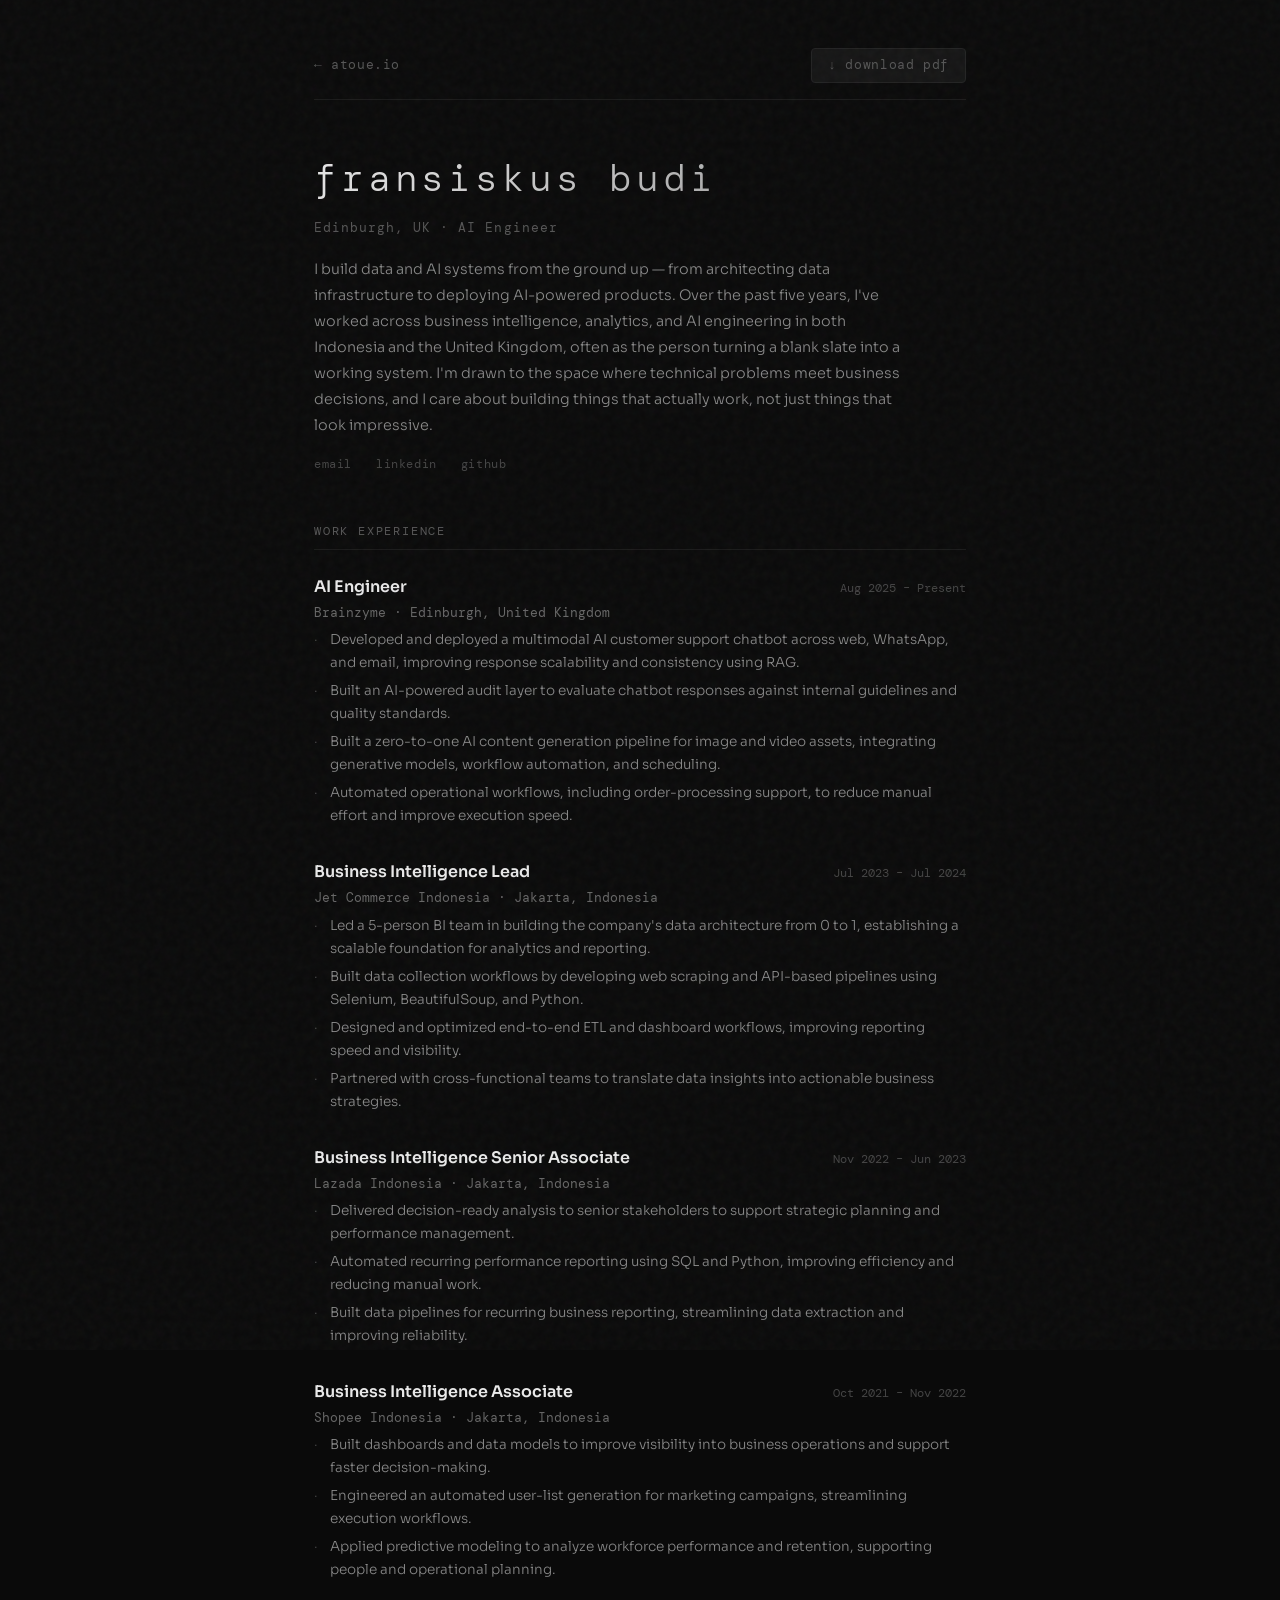
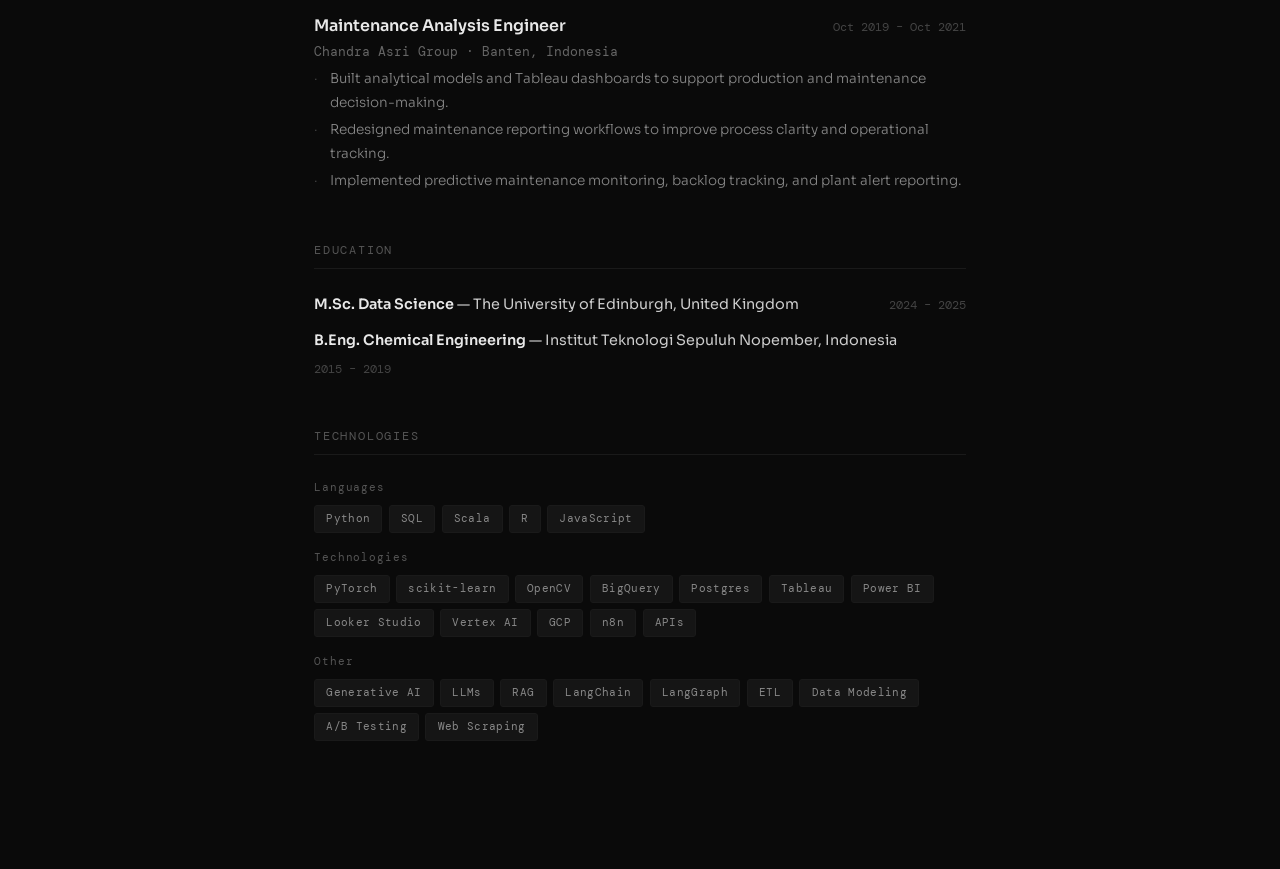
==== resume.html @ 9996eb69 "feat: add resume page, restructure CSS, add PDF download - Extract inline styles into css/shared.css" ====
<!DOCTYPE html>
<html lang="en">
<head>
    <meta charset="UTF-8">
    <meta name="viewport" content="width=device-width, initial-scale=1.0">
    <title>resume — atoue</title>
    <link rel="preconnect" href="https://fonts.googleapis.com">
    <link href="https://fonts.googleapis.com/css2?family=DM+Mono:wght@300;400&family=Sora:wght@300;400;600&display=swap" rel="stylesheet">
    <link rel="stylesheet" href="css/shared.css">
    <link rel="stylesheet" href="css/resume.css">
</head>
<body>
    <div class="grain"></div>
    <div class="container">
        <!-- Top Nav -->
        <nav class="top-nav">
            <a href="index.html">← atoue.io</a>
            <a href="assets/Fransiskus-Budi-Resume.pdf" class="download-btn" target="_blank">↓ download pdf</a>
        </nav>

        <!-- Intro -->
        <div class="intro">
            <div class="name">fransiskus budi</div>
            <div class="subtitle">Edinburgh, UK · AI Engineer</div>
            <p class="summary">
                I build data and AI systems from the ground up — from architecting data infrastructure to deploying AI-powered products. Over the past five years, I've worked across business intelligence, analytics, and AI engineering in both Indonesia and the United Kingdom, often as the person turning a blank slate into a working system. I'm drawn to the space where technical problems meet business decisions, and I care about building things that actually work, not just things that look impressive.
            </p>
            <div class="contact-links">
                <a href="mailto:hi@atoue.io">email</a>
                <a href="https://linkedin.com/in/fransiskusbudi/" target="_blank">linkedin</a>
                <a href="https://github.com/fransiskusbudi" target="_blank">github</a>
            </div>
        </div>

        <!-- Work Experience -->
        <section>
            <div class="section-header">work experience</div>

            <div class="role">
                <div class="role-header">
                    <span class="role-title">AI Engineer</span>
                    <span class="role-date">Aug 2025 – Present</span>
                </div>
                <div class="role-company">Brainzyme · Edinburgh, United Kingdom</div>
                <ul>
                    <li>Developed and deployed a multimodal AI customer support chatbot across web, WhatsApp, and email, improving response scalability and consistency using RAG.</li>
                    <li>Built an AI-powered audit layer to evaluate chatbot responses against internal guidelines and quality standards.</li>
                    <li>Built a zero-to-one AI content generation pipeline for image and video assets, integrating generative models, workflow automation, and scheduling.</li>
                    <li>Automated operational workflows, including order-processing support, to reduce manual effort and improve execution speed.</li>
                </ul>
            </div>

            <div class="role">
                <div class="role-header">
                    <span class="role-title">Business Intelligence Lead</span>
                    <span class="role-date">Jul 2023 – Jul 2024</span>
                </div>
                <div class="role-company">Jet Commerce Indonesia · Jakarta, Indonesia</div>
                <ul>
                    <li>Led a 5-person BI team in building the company's data architecture from 0 to 1, establishing a scalable foundation for analytics and reporting.</li>
                    <li>Built data collection workflows by developing web scraping and API-based pipelines using Selenium, BeautifulSoup, and Python.</li>
                    <li>Designed and optimized end-to-end ETL and dashboard workflows, improving reporting speed and visibility.</li>
                    <li>Partnered with cross-functional teams to translate data insights into actionable business strategies.</li>
                </ul>
            </div>

            <div class="role">
                <div class="role-header">
                    <span class="role-title">Business Intelligence Senior Associate</span>
                    <span class="role-date">Nov 2022 – Jun 2023</span>
                </div>
                <div class="role-company">Lazada Indonesia · Jakarta, Indonesia</div>
                <ul>
                    <li>Delivered decision-ready analysis to senior stakeholders to support strategic planning and performance management.</li>
                    <li>Automated recurring performance reporting using SQL and Python, improving efficiency and reducing manual work.</li>
                    <li>Built data pipelines for recurring business reporting, streamlining data extraction and improving reliability.</li>
                </ul>
            </div>

            <div class="role">
                <div class="role-header">
                    <span class="role-title">Business Intelligence Associate</span>
                    <span class="role-date">Oct 2021 – Nov 2022</span>
                </div>
                <div class="role-company">Shopee Indonesia · Jakarta, Indonesia</div>
                <ul>
                    <li>Built dashboards and data models to improve visibility into business operations and support faster decision-making.</li>
                    <li>Engineered an automated user-list generation for marketing campaigns, streamlining execution workflows.</li>
                    <li>Applied predictive modeling to analyze workforce performance and retention, supporting people and operational planning.</li>
                </ul>
            </div>

            <div class="role">
                <div class="role-header">
                    <span class="role-title">Maintenance Analysis Engineer</span>
                    <span class="role-date">Oct 2019 – Oct 2021</span>
                </div>
                <div class="role-company">Chandra Asri Group · Banten, Indonesia</div>
                <ul>
                    <li>Built analytical models and Tableau dashboards to support production and maintenance decision-making.</li>
                    <li>Redesigned maintenance reporting workflows to improve process clarity and operational tracking.</li>
                    <li>Implemented predictive maintenance monitoring, backlog tracking, and plant alert reporting.</li>
                </ul>
            </div>
        </section>

        <!-- Education -->
        <section>
            <div class="section-header">education</div>
            <div class="edu-item">
                <span class="degree"><strong>M.Sc. Data Science</strong> — The University of Edinburgh, United Kingdom</span>
                <span class="year">2024 – 2025</span>
            </div>
            <div class="edu-item">
                <span class="degree"><strong>B.Eng. Chemical Engineering</strong> — Institut Teknologi Sepuluh Nopember, Indonesia</span>
                <span class="year">2015 – 2019</span>
            </div>
        </section>

        <!-- Technologies -->
        <section>
            <div class="section-header">technologies</div>
            <div class="tech-category">
                <div class="tech-label">Languages</div>
                <div class="pills">
                    <span class="pill">Python</span>
                    <span class="pill">SQL</span>
                    <span class="pill">Scala</span>
                    <span class="pill">R</span>
                    <span class="pill">JavaScript</span>
                </div>
            </div>
            <div class="tech-category">
                <div class="tech-label">Technologies</div>
                <div class="pills">
                    <span class="pill">PyTorch</span>
                    <span class="pill">scikit-learn</span>
                    <span class="pill">OpenCV</span>
                    <span class="pill">BigQuery</span>
                    <span class="pill">Postgres</span>
                    <span class="pill">Tableau</span>
                    <span class="pill">Power BI</span>
                    <span class="pill">Looker Studio</span>
                    <span class="pill">Vertex AI</span>
                    <span class="pill">GCP</span>
                    <span class="pill">n8n</span>
                    <span class="pill">APIs</span>
                </div>
            </div>
            <div class="tech-category">
                <div class="tech-label">Other</div>
                <div class="pills">
                    <span class="pill">Generative AI</span>
                    <span class="pill">LLMs</span>
                    <span class="pill">RAG</span>
                    <span class="pill">LangChain</span>
                    <span class="pill">LangGraph</span>
                    <span class="pill">ETL</span>
                    <span class="pill">Data Modeling</span>
                    <span class="pill">A/B Testing</span>
                    <span class="pill">Web Scraping</span>
                </div>
            </div>
        </section>
    </div>
</body>
</html>
---- css/shared.css ----
/* shared.css — common styles across all pages */
* { margin: 0; padding: 0; box-sizing: border-box; }

body {
    background: #0a0a0a;
    color: #e8e8e8;
    font-family: 'Sora', sans-serif;
    min-height: 100vh;
}

.grain {
    position: fixed;
    top: -50%; left: -50%;
    width: 200%; height: 200%;
    background-image: url("data:image/svg+xml,%3Csvg viewBox='0 0 256 256' xmlns='http://www.w3.org/2000/svg'%3E%3Cfilter id='n'%3E%3CfeTurbulence type='fractalNoise' baseFrequency='0.9' numOctaves='4' stitchTiles='stitch'/%3E%3C/filter%3E%3Crect width='100%25' height='100%25' filter='url(%23n)' opacity='0.04'/%3E%3C/svg%3E");
    pointer-events: none;
    z-index: 100;
}

@keyframes fadeUp {
    0% { opacity: 0; transform: translateY(20px); }
    100% { opacity: 1; transform: translateY(0); }
}
---- css/resume.css ----
/* resume.css — resume page specific styles */
body {
    line-height: 1.6;
}

.container {
    max-width: 700px;
    margin: 0 auto;
    padding: 3rem 1.5rem 5rem;
    animation: fadeUp 1.2s ease-out;
}

/* Top nav */
.top-nav {
    display: flex;
    justify-content: space-between;
    align-items: center;
    margin-bottom: 3rem;
    padding-bottom: 1rem;
    border-bottom: 1px solid #1a1a1a;
}

.top-nav a {
    font-family: 'DM Mono', monospace;
    font-size: 0.8rem;
    color: #555;
    text-decoration: none;
    letter-spacing: 0.05em;
    transition: color 0.3s ease;
}

.top-nav a:hover { color: #e8e8e8; }

.download-btn {
    display: inline-flex;
    align-items: center;
    gap: 0.4rem;
    background: #151515;
    border: 1px solid #222;
    padding: 0.4rem 1rem;
    border-radius: 4px;
    font-family: 'DM Mono', monospace;
    font-size: 0.75rem;
    color: #888;
    text-decoration: none;
    transition: all 0.3s ease;
}

.download-btn:hover {
    color: #e8e8e8;
    border-color: #444;
}

/* Intro */
.intro { margin-bottom: 3rem; }

.intro .name {
    font-family: 'DM Mono', monospace;
    font-weight: 300;
    font-size: clamp(1.8rem, 4vw, 2.4rem);
    letter-spacing: 0.1em;
    background: linear-gradient(135deg, #e8e8e8 0%, #888 100%);
    -webkit-background-clip: text;
    -webkit-text-fill-color: transparent;
    background-clip: text;
    margin-bottom: 0.5rem;
}

.intro .subtitle {
    font-family: 'DM Mono', monospace;
    font-size: 0.8rem;
    color: #555;
    letter-spacing: 0.08em;
    margin-bottom: 1.2rem;
}

.intro .summary {
    font-size: 0.9rem;
    font-weight: 300;
    color: #888;
    line-height: 1.8;
    max-width: 600px;
}

.intro .contact-links {
    margin-top: 1rem;
    display: flex;
    gap: 1.5rem;
}

.intro .contact-links a {
    font-family: 'DM Mono', monospace;
    font-size: 0.75rem;
    color: #444;
    text-decoration: none;
    letter-spacing: 0.05em;
    transition: color 0.3s ease;
}

.intro .contact-links a:hover { color: #e8e8e8; }

/* Section headers */
.section-header {
    font-family: 'DM Mono', monospace;
    font-size: 0.75rem;
    color: #555;
    letter-spacing: 0.15em;
    text-transform: uppercase;
    margin-bottom: 1.5rem;
    padding-bottom: 0.5rem;
    border-bottom: 1px solid #1a1a1a;
}

section { margin-bottom: 3rem; }

/* Roles */
.role { margin-bottom: 2rem; }

.role-header {
    display: flex;
    justify-content: space-between;
    align-items: baseline;
    flex-wrap: wrap;
    gap: 0.5rem;
    margin-bottom: 0.2rem;
}

.role-title {
    font-weight: 600;
    font-size: 1rem;
    color: #e8e8e8;
}

.role-date {
    font-family: 'DM Mono', monospace;
    font-size: 0.75rem;
    color: #444;
}

.role-company {
    font-family: 'DM Mono', monospace;
    font-size: 0.8rem;
    color: #666;
    margin-bottom: 0.3rem;
}

.role ul {
    list-style: none;
    padding: 0;
}

.role li {
    font-size: 0.85rem;
    font-weight: 300;
    color: #888;
    line-height: 1.7;
    padding-left: 1rem;
    position: relative;
    margin-bottom: 0.3rem;
}

.role li::before {
    content: '·';
    position: absolute;
    left: 0;
    color: #444;
}

/* Education */
.edu-item {
    display: flex;
    justify-content: space-between;
    align-items: baseline;
    flex-wrap: wrap;
    gap: 0.5rem;
    margin-bottom: 0.8rem;
}

.edu-item .degree {
    font-size: 0.9rem;
    color: #ccc;
}

.edu-item .degree strong {
    color: #e8e8e8;
    font-weight: 600;
}

.edu-item .year {
    font-family: 'DM Mono', monospace;
    font-size: 0.75rem;
    color: #444;
}

/* Tech pills */
.tech-category {
    margin-bottom: 1rem;
}

.tech-label {
    font-family: 'DM Mono', monospace;
    font-size: 0.7rem;
    color: #555;
    letter-spacing: 0.08em;
    margin-bottom: 0.5rem;
}

.pills {
    display: flex;
    flex-wrap: wrap;
    gap: 0.4rem;
}

.pill {
    background: #151515;
    border: 1px solid #1a1a1a;
    color: #888;
    padding: 0.25rem 0.7rem;
    border-radius: 3px;
    font-family: 'DM Mono', monospace;
    font-size: 0.7rem;
    letter-spacing: 0.03em;
}

/* Responsive */
@media (max-width: 600px) {
    .role-header { flex-direction: column; gap: 0.1rem; }
    .edu-item { flex-direction: column; gap: 0.1rem; }
    .top-nav { flex-direction: column; gap: 0.8rem; align-items: flex-start; }
    .intro .contact-links { flex-direction: column; gap: 0.5rem; }
}
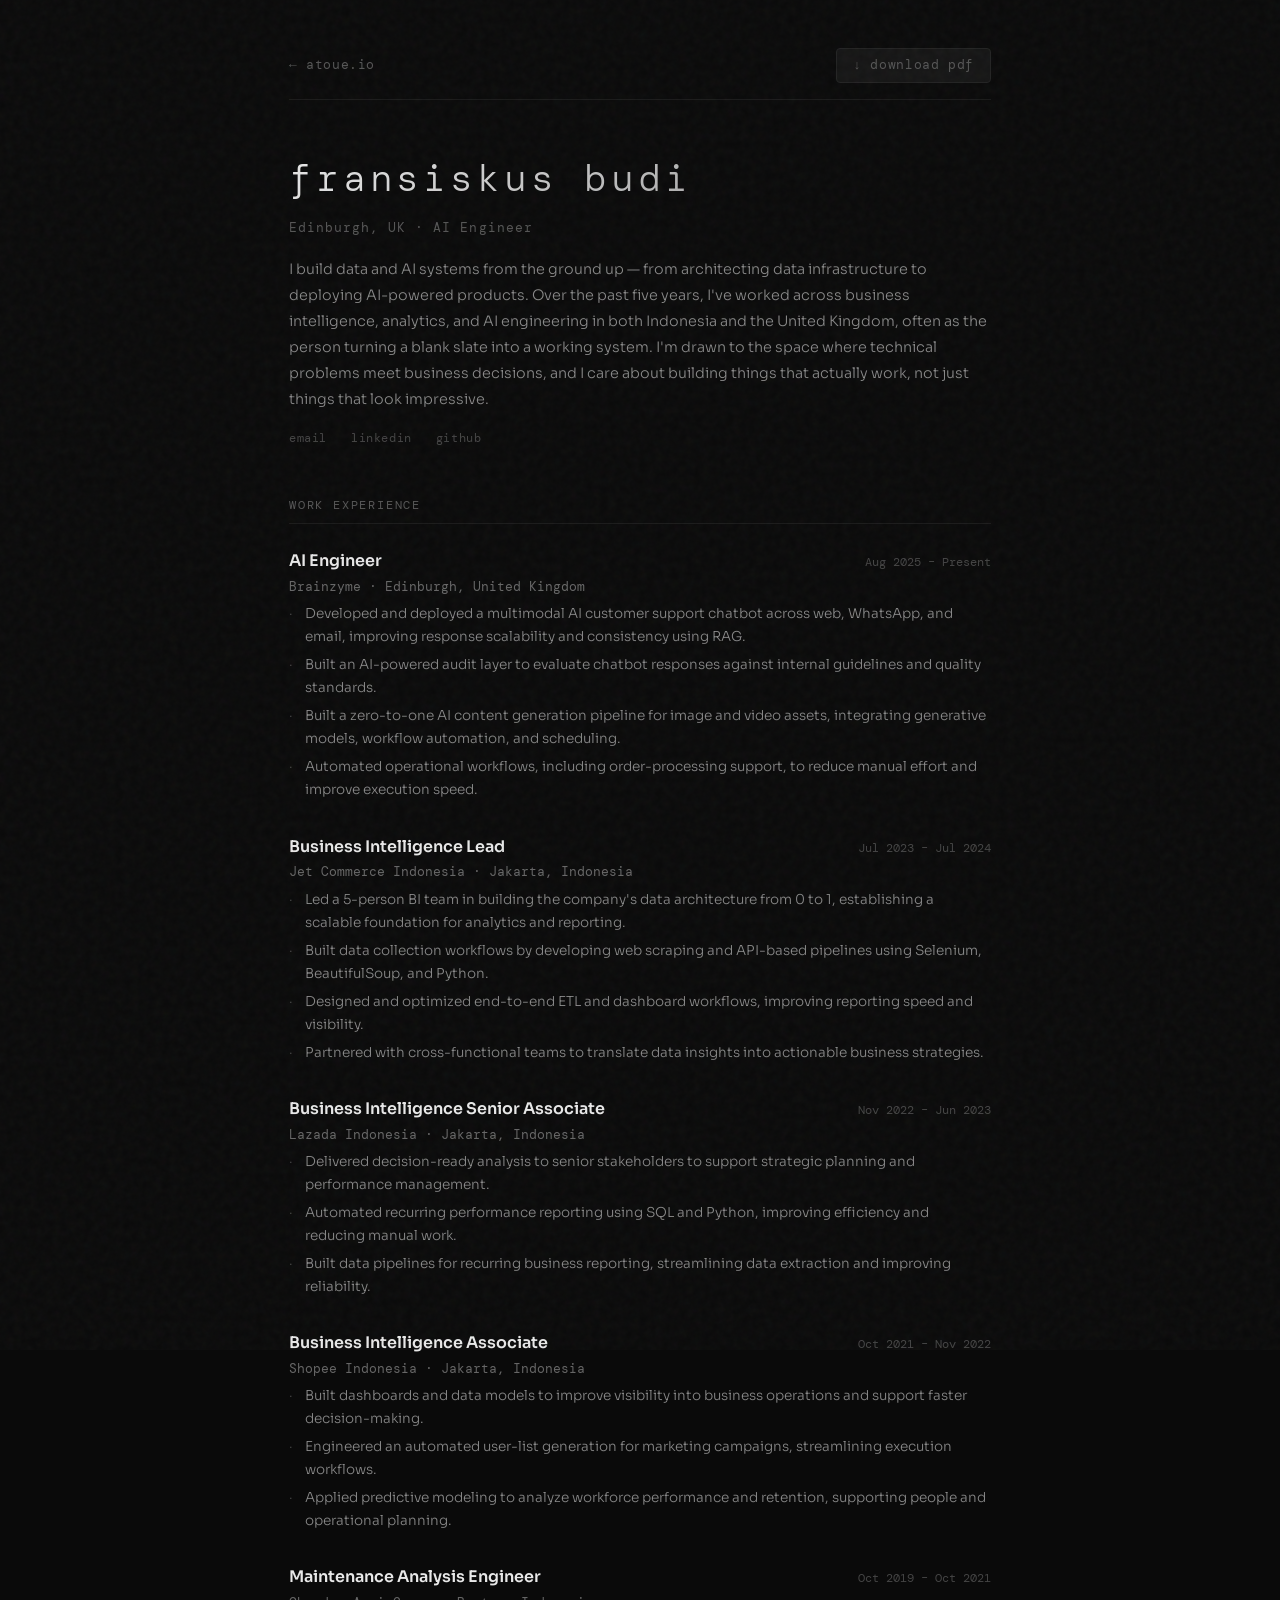
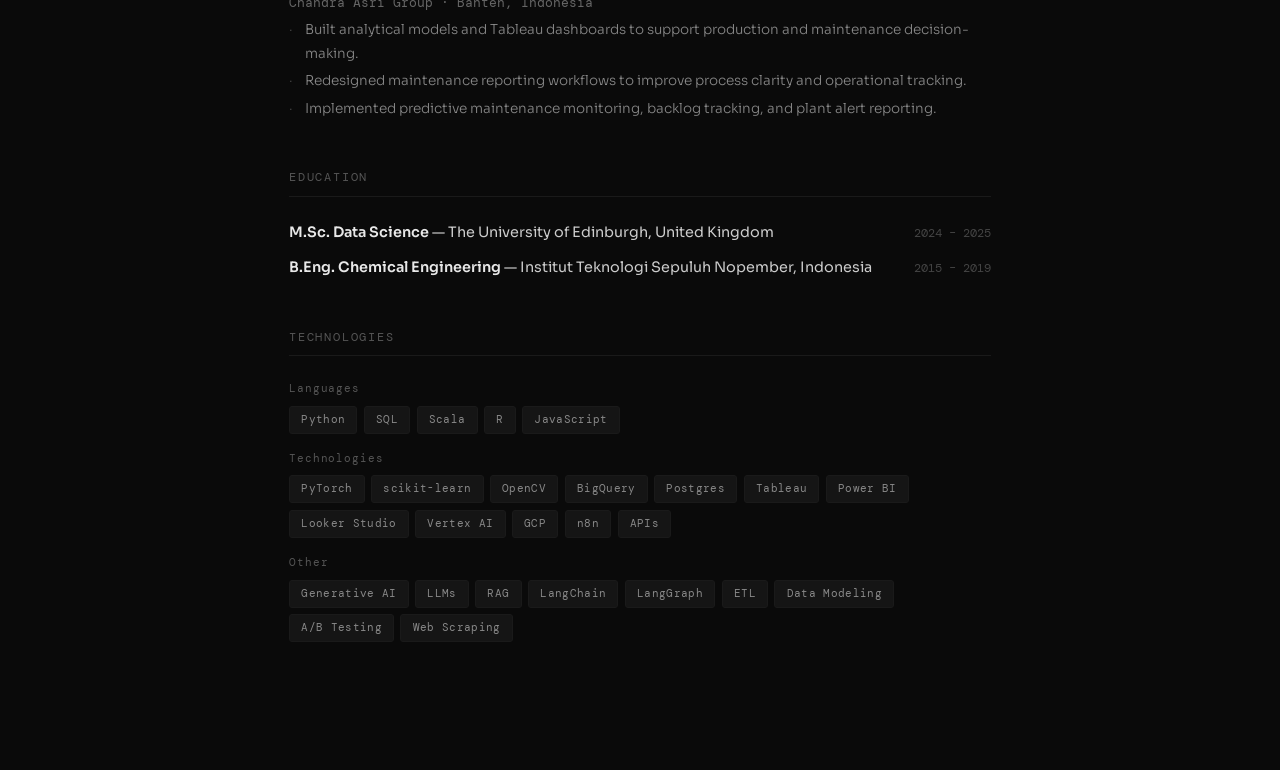
==== commit f4d8d6e2: "feat: add favicon with atoue brand" ====
--- a/resume.html
+++ b/resume.html
@@ -4,6 +4,7 @@
     <meta charset="UTF-8">
     <meta name="viewport" content="width=device-width, initial-scale=1.0">
     <title>resume — atoue</title>
+    <link rel="icon" type="image/svg+xml" href="assets/favicon.svg">
     <link rel="preconnect" href="https://fonts.googleapis.com">
     <link href="https://fonts.googleapis.com/css2?family=DM+Mono:wght@300;400&family=Sora:wght@300;400;600&display=swap" rel="stylesheet">
     <link rel="stylesheet" href="css/shared.css">
--- a/css/resume.css
+++ b/css/resume.css
@@ -4,7 +4,7 @@
 }
 
 .container {
-    max-width: 700px;
+    max-width: 750px;
     margin: 0 auto;
     padding: 3rem 1.5rem 5rem;
     animation: fadeUp 1.2s ease-out;
@@ -79,7 +79,6 @@
     font-weight: 300;
     color: #888;
     line-height: 1.8;
-    max-width: 600px;
 }
 
 .intro .contact-links {
@@ -190,6 +189,8 @@
     font-family: 'DM Mono', monospace;
     font-size: 0.75rem;
     color: #444;
+    flex-shrink: 0;
+    white-space: nowrap;
 }
 
 /* Tech pills */
